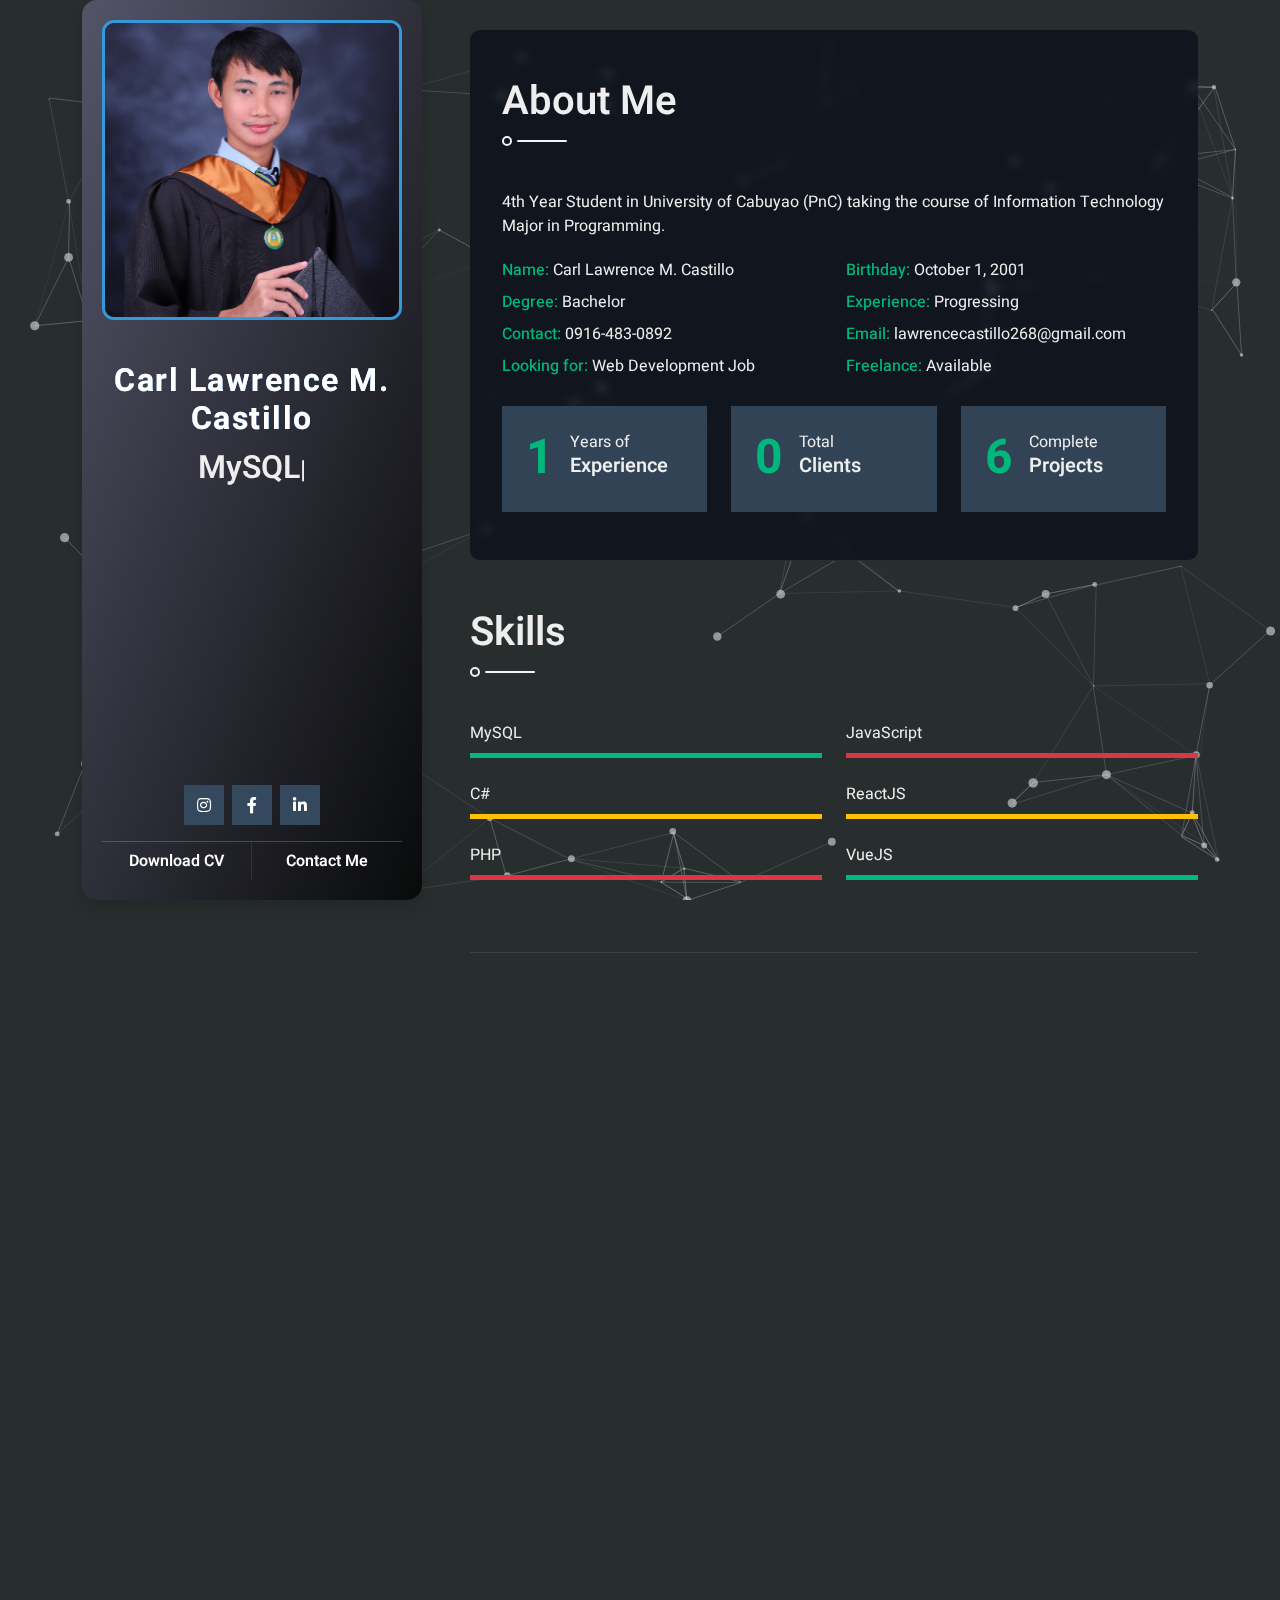
==== index.html @ c6969171 "Updated" ====
<!DOCTYPE html>
<html lang="en">
    <head>
        <meta charset="utf-8">
        <title>MyCode_Shadow</title>
        <meta content="width=device-width, initial-scale=1.0" name="viewport">
        <link href="img/bag.png" rel="icon">


        <!-- Google Web Fonts -->
        <link rel="preconnect" href="https://fonts.googleapis.com">
        <link rel="preconnect" href="https://fonts.gstatic.com" crossorigin>
        <link href="https://fonts.googleapis.com/css2?family=Heebo:wght@300;400;500;600;700&display=swap" rel="stylesheet">

        <!-- Icon Font Stylesheet -->
        <link href="https://cdnjs.cloudflare.com/ajax/libs/font-awesome/5.10.0/css/all.min.css" rel="stylesheet">
        <link href="https://cdn.jsdelivr.net/npm/bootstrap-icons@1.4.1/font/bootstrap-icons.css" rel="stylesheet">

        <!-- Libraries Stylesheet -->
        <link href="lib/owlcarousel/assets/owl.carousel.min.css" rel="stylesheet">
        <link href="lib/lightbox/css/lightbox.min.css" rel="stylesheet">
        <link href="lib/animate/animate.min.css" rel="stylesheet">

        <!-- Customized Bootstrap Stylesheet -->
        <link href="css/bootstrap.min.css" rel="stylesheet">

        <!-- Template Stylesheet -->
        <link href="css/style.css" rel="stylesheet">
        <link href="css/profile.css" rel="stylesheet">
    </head>

    <body>
        <!-- Spinner Start -->
        <div id="spinner" class="show bg-white position-fixed translate-middle w-100 vh-100 top-50 start-50 d-flex align-items-center justify-content-center">
            <div class="spinner-border text-primary" style="width: 3rem; height: 3rem;" role="status">
                <span class="sr-only">Loading...</span>
            </div>
        </div>
        <!-- Spinner End -->

        <div id="particles-js"></div>

        <div class="container">
            <div class="row g-5">
                <div class="col-lg-4 sticky-lg-top vh-100">
                    <div class="d-flex flex-column h-100 text-center overflow-auto shadow sticky-profile">
                        <img class="w-100 img-fluid mb-4" src="img/myProfile.png" alt="Image">
                        <div class="glitch-wrapper mt-2">
                            <div class="glitch profile-name" data-glitch="Carl Lawrence M. Castillo">Carl Lawrence M. Castillo</div>
                         </div>                         
                        <div class="mb-4" style="height: 50px;">
                            <h4 class="typed-text-output d-inline-block text-light"></h4>
                            <div class="typed-text d-none">MySQL, C#, Java, React, JavaScript, VueJS, PHP</div>
                        </div>
                        <div class="d-flex justify-content-center mt-auto mb-3">
                            <a class="btn btn-secondary btn-square mx-1" href="https://www.instagram.com/mycodeshadow/"><i class="fab fa-instagram"></i></a>
                            <a class="btn btn-secondary btn-square mx-1" href="https://www.facebook.com/carlmenes03290501"><i class="fab fa-facebook-f"></i></a>
                            <a class="btn btn-secondary btn-square mx-1" href="https://www.linkedin.com/in/carl-lawrence-castillo-0178ba25b/"><i class="fab fa-linkedin-in"></i></a>
                        </div>
                        <div class="d-flex align-items-end justify-content-between border-top">
                            <a href="CV/Carl Lawrence - CV.pdf" class="btn w-50 border-end">Download CV</a>
                            <a href="contact.html" class="btn w-50 btn-scroll">Contact Me</a>
                        </div>
                    </div>
                </div>
                <div class="col-lg-8">
                    
                    <!-- About Start -->
                    <section class="py-5 border-bottom wow fadeInUp about-section" data-wow-delay="0.1s">
                        <h1 class="title pb-3 mb-5">About Me</h1>
                        <p>4th Year Student in University of Cabuyao (PnC) taking the course of Information Technology Major in Programming.</p>
                        <div class="row mb-4">
                            <div class="col-sm-6 py-1">
                                <span class="fw-medium text-primary">Name:</span> Carl Lawrence M. Castillo
                            </div>
                            <div class="col-sm-6 py-1">
                                <span class="fw-medium text-primary">Birthday:</span> October 1, 2001
                            </div>
                            <div class="col-sm-6 py-1">
                                <span class="fw-medium text-primary">Degree:</span> Bachelor
                            </div>
                            <div class="col-sm-6 py-1">
                                <span class="fw-medium text-primary">Experience:</span> Progressing
                            </div>
                            <div class="col-sm-6 py-1">
                                <span class="fw-medium text-primary">Contact:</span> 0916-483-0892
                            </div>
                            <div class="col-sm-6 py-1">
                                <span class="fw-medium text-primary">Email:</span> lawrencecastillo268@gmail.com
                            </div>
                            <div class="col-sm-6 py-1">
                                <span class="fw-medium text-primary">Looking for:</span> Web Development Job
                            </div>
                            <div class="col-sm-6 py-1">
                                <span class="fw-medium text-primary">Freelance:</span> Available
                            </div>
                        </div>
                        <div class="row g-4">
                            <div class="col-md-4 col-lg-6 col-xl-4">
                                <div class="d-flex bg-secondary p-4">
                                    <h1 class="flex-shrink-0 display-5 text-primary mb-0" data-toggle="counter-up">2</h1>
                                    <div class="ps-3">
                                        <p class="mb-0">Years of</p>
                                        <h5 class="mb-0">Experience</h5>
                                    </div>
                                </div>
                            </div>
                            <div class="col-md-4 col-lg-6 col-xl-4">
                                <div class="d-flex bg-secondary p-4">
                                    <h1 class="flex-shrink-0 display-5 text-primary mb-0" data-toggle="counter-up">0</h1>
                                    <div class="ps-3">
                                        <p class="mb-0">Total</p>
                                        <h5 class="mb-0">Clients</h5>
                                    </div>
                                </div>
                            </div>
                            <div class="col-md-4 col-lg-6 col-xl-4">
                                <div class="d-flex bg-secondary p-4">
                                    <h1 class="flex-shrink-0 display-5 text-primary mb-0" data-toggle="counter-up">17</h1>
                                    <div class="ps-3">
                                        <p class="mb-0">Complete</p>
                                        <h5 class="mb-0">Projects</h5>
                                    </div>
                                </div>
                            </div>
                        </div>
                    </section>
                    <!-- About End -->

                    <!-- Skills Start -->
                    <section class="py-5 border-bottom wow fadeInUp" data-wow-delay="0.1s">
                        <h1 class="title pb-3 mb-5">Skills</h1>
                        <div class="row">
                            <div class="col-sm-6">
                                <div class="skill mb-4">
                                    <div class="d-flex justify-content-between">
                                        <p class="mb-2">MySQL</p>
                                    </div>
                                    <div class="progress">
                                        <div class="progress-bar bg-primary" role="progressbar" aria-valuenow="100" aria-valuemin="0" aria-valuemax="100"></div>
                                    </div>
                                </div>
                                <div class="skill mb-4">
                                    <div class="d-flex justify-content-between">
                                        <p class="mb-2">C#</p>
                                    </div>
                                    <div class="progress">
                                        <div class="progress-bar bg-warning" role="progressbar" aria-valuenow="100" aria-valuemin="0" aria-valuemax="100"></div>
                                    </div>
                                </div>
                                <div class="skill mb-4">
                                    <div class="d-flex justify-content-between">
                                        <p class="mb-2">PHP</p>
                                    </div>
                                    <div class="progress">
                                        <div class="progress-bar bg-danger" role="progressbar" aria-valuenow="100" aria-valuemin="0" aria-valuemax="100"></div>
                                    </div>
                                </div>
                            </div>
                            <div class="col-sm-6">
                                <div class="skill mb-4">
                                    <div class="d-flex justify-content-between">
                                        <p class="mb-2">JavaScript</p>
                                    </div>
                                    <div class="progress">
                                        <div class="progress-bar bg-danger" role="progressbar" aria-valuenow="100" aria-valuemin="0" aria-valuemax="100"></div>
                                    </div>
                                </div>
                                <div class="skill mb-4">
                                    <div class="d-flex justify-content-between">
                                        <p class="mb-2">ReactJS</p>
                                    </div>
                                    <div class="progress">
                                        <div class="progress-bar bg-warning" role="progressbar" aria-valuenow="100" aria-valuemin="0" aria-valuemax="100"></div>
                                    </div>
                                </div>
                                <div class="skill mb-4">
                                    <div class="d-flex justify-content-between">
                                        <p class="mb-2">VueJS</p>
                                    </div>
                                    <div class="progress">
                                        <div class="progress-bar bg-primary" role="progressbar" aria-valuenow="100" aria-valuemin="0" aria-valuemax="100"></div>
                                    </div>
                                </div>
                            </div>
                        </div>
                    </section>
                    <!-- Skills End -->

                    <!-- Experience Start -->
                    <section class="py-5 wow fadeInUp Experience" data-wow-delay="0.1s">
                        <h1 class="title pb-3 mb-5">Experience</h1>
                        <div class="border-start border-2 border-light pt-2 ps-5">
                            <div class="position-relative mb-4">
                                <span class="bi bi-arrow-right fs-4 text-light position-absolute" style="top: -5px; left: -50px;"></span>
                                <h5 class="mb-1">Java</h5>
                                <p class="mb-2">Senior High School | <small>2019 - 2021</small></p>
                                <p>I learned the basics of Java.</p>
                            </div>
                            <div class="position-relative mb-4">
                                <span class="bi bi-arrow-right fs-4 text-light position-absolute" style="top: -5px; left: -50px;"></span>
                                <h5 class="mb-1">Web Development</h5>
                                <p class="mb-2">University of Cabuyao | <small>2021 - 2025</small></p>
                                <p>While in college, I kept learning how to use different programming languages such as MySQL, C#, Java, JavaScript, and PHP. Through this, I gained experience in creating websites and learned the basics of security, client-side, and server-side scripting.</p>
                            </div>
                            <div class="position-relative mb-4">
                                <span class="bi bi-arrow-right fs-4 text-light position-absolute" style="top: -5px; left: -50px;"></span>
                                <h5 class="mb-1">Website Frameworks</h5>
                                <p class="mb-2">University of Cabuyao | <small>2024 - 2025</small></p>
                                <p>During my 4th year in college as an Information Technology student, I also learned how to use React and VueJS frameworks.</p>
                            </div>
                        </div>
                    </section>
                    <!-- Experience End -->

                    <!-- Services Start -->
                    <section class="py-5 border-bottom wow fadeInUp" data-wow-delay="0.1s">
                        <h1 class="title pb-3 mb-5">Services</h1>
                        <div class="row g-4">
                            <div class="col-md-6">
                                <div class="service-item">
                                    <i class="fa fa-2x fa-laptop-code mx-auto mb-4"></i>
                                    <h5 class="mb-2">Web Development</h5>
                                </div>
                            </div>
                            <div class="col-md-6">
                                <div class="service-item">
                                    <i class="fab fa-2x fa-android mx-auto mb-4"></i>
                                    <h5 class="mb-2">Desktop Development</h5>
                                </div>
                            </div>
                            <div class="col-md-6">
                                <div class="service-item">
                                    <i class="fa fa-2x fa-database mx-auto mb-4"></i>
                                    <h5 class="mb-2">Database Management</h5>
                                </div>
                            </div>
                            <div class="col-md-6">
                                <div class="service-item">
                                    <i class="fa fa-2x fa-edit mx-auto mb-4"></i>
                                    <h5 class="mb-2">Front/Back End</h5>
                                </div>
                            </div>
                        </div>
                    </section>
                    <!-- Services End -->

                    <!-- Portfolio Start -->
                    <section class="py-5 border-bottom wow fadeInUp" data-wow-delay="0.1s">
                        <h1 class="title pb-3 mb-5">Portfolio</h1>
                        <div class="row">
                            <div class="col-12">
                                <div class="row">
                                    <div class="col-12 text-center mb-2">
                                        <ul class="list-inline mb-4" id="portfolio-flters">
                                            <li class="btn btn-secondary active"  data-filter="*"><i class="fa fa-star me-2"></i>All</li>
                                            <li class="btn btn-secondary" data-filter=".first"><i class="fa fa-globe me-2"></i>Web Development</li>
                                            <li class="btn btn-secondary" data-filter=".second"><i class="fa fa-laptop-code me-2"></i>Desktop Development</li>
                                        </ul>
                                    </div>
                                </div>
                                <div class="row portfolio-container">
                                    <div class="col-md-6 mb-4 portfolio-item first">
                                        <div class="position-relative overflow-hidden mb-2">
                                            <img class="img-fluid w-100" src="img/portfolio-1.jpg" alt="">
                                            <div class="portfolio-btn d-flex align-items-center justify-content-center">
                                                <a href="img/portfolio-1.jpg" data-lightbox="portfolio">
                                                    <i class="fas fa-search-plus text-light"></i>
                                                </a>
                                            </div>
                                        </div>
                                    </div>
                                    <div class="col-md-6 mb-4 portfolio-item second">
                                        <div class="position-relative overflow-hidden mb-2">
                                            <img class="img-fluid w-100" src="img/portfolio-2.jpg" alt="">
                                            <div class="portfolio-btn d-flex align-items-center justify-content-center">
                                                <a href="img/portfolio-2.jpg" data-lightbox="portfolio">
                                                    <i class="fas fa-search-plus text-light"></i>
                                                </a>
                                            </div>
                                        </div>
                                    </div>
                                    <div class="col-md-6 mb-4 portfolio-item first">
                                        <div class="position-relative overflow-hidden mb-2">
                                            <img class="img-fluid w-100" src="img/portfolio-3.jpg" alt="">
                                            <div class="portfolio-btn d-flex align-items-center justify-content-center">
                                                <a href="img/portfolio-3.jpg" data-lightbox="portfolio">
                                                    <i class="fas fa-search-plus text-light"></i>
                                                </a>
                                            </div>
                                        </div>
                                    </div>
                                    <div class="col-md-6 mb-4 portfolio-item second">
                                        <div class="position-relative overflow-hidden mb-2">
                                            <img class="img-fluid w-100" src="img/portfolio-4.jpg" alt="">
                                            <div class="portfolio-btn d-flex align-items-center justify-content-center">
                                                <a href="img/portfolio-4.jpg" data-lightbox="portfolio">
                                                    <i class="fas fa-search-plus text-light"></i>
                                                </a>
                                            </div>
                                        </div>
                                    </div>
                                </div>
                            </div>
                        </div>
                    </section>
                    <!-- Portfolio End -->

                    <!-- Testimonial Start -->
                    <section class="py-5 border-bottom wow fadeInUp" data-wow-delay="0.1s">
                        <h1 class="title pb-3 mb-5">Testimonial</h1>
                        <div class="owl-carousel testimonial-carousel">
                            <div class="text-left testimonial-box">
                                <i class="fa fa-3x fa-quote-left text-primary mb-4"></i>
                                <p class="fs-4 mb-4">Under Progression</p>
                                <div class="d-flex align-items-center">
                                    <img class="img-fluid" src="img/Beru.jpg" style="width: 60px; height: 60px;">
                                    <div class="ps-3">
                                        <p class="text-primary fs-5 mb-1">Beru</p>
                                        <i>Ant King</i>
                                    </div>
                                </div>
                            </div>
                            <div class="text-left testimonial-box">
                                <i class="fa fa-3x fa-quote-left text-primary mb-4"></i>
                                <p class="fs-4 mb-4">Under Progression</p>
                                <div class="d-flex align-items-center">
                                    <img class="img-fluid" src="img/Igris.jpg" style="width: 60px; height: 60px;">
                                    <div class="ps-3">
                                        <p class="text-primary fs-5 mb-1">Igris</p>
                                        <i>Knight</i>
                                    </div>
                                </div>
                            </div>
                            <div class="text-left testimonial-box">
                                <i class="fa fa-3x fa-quote-left text-primary mb-4"></i>
                                <p class="fs-4 mb-4">Under Progression</p>
                                <div class="d-flex align-items-center">
                                    <img class="img-fluid" src="img/Bellion.jpg" style="width: 60px; height: 60px;">
                                    <div class="ps-3">
                                        <p class="text-primary fs-5 mb-1">Bellion</p>
                                        <i>Grand Marshal</i>
                                    </div>
                                </div>
                            </div>
                        </div>
                    </section>
                    <!-- Testimonial End -->

                    <!-- Footer Start -->
                        <section class="wow fadeIn" data-wow-delay="0.1s">

                              <!-- Music Widget -->
                                    <div id="music-widget" class="music-widget shadow">
                                        <div class="widget-header d-flex justify-content-center align-items-center px-3 py-2">
                                            <div class="controls d-flex justify-content-center mx-auto">
                                                <button id="playPauseBtn" class="btn btn-sm btn-light rounded-circle me-2">
                                                    <i class="fas fa-pause"></i>
                                                </button>
                                                <button id="closeBtn" class="btn btn-sm btn-danger rounded-circle">
                                                    <i class="fas fa-times"></i>
                                                </button>
                                            </div>
                                        </div>
                                        <audio id="backgroundMusic" src="music/ReAwaker.mp3" autoplay loop></audio>
                                    </div>

                        </section>
                        <!-- Footer End -->
                </div>
            </div>
        </div>

        <!-- Back to Top -->
        <a href="#" class="back-to-top"><i class="fa fa-angle-double-up"></i></a>


        
        <!-- JavaScript Libraries -->
        <script src="https://code.jquery.com/jquery-3.4.1.min.js"></script>
        <script src="https://stackpath.bootstrapcdn.com/bootstrap/4.4.1/js/bootstrap.bundle.min.js"></script>
        <script src="lib/wow/wow.min.js"></script>
        <script src="lib/typed/typed.min.js"></script>
        <script src="lib/easing/easing.min.js"></script>
        <script src="lib/waypoints/waypoints.min.js"></script>
        <script src="lib/counterup/counterup.min.js"></script>
        <script src="lib/owlcarousel/owl.carousel.min.js"></script>
        <script src="lib/isotope/isotope.pkgd.min.js"></script>
        <script src="lib/lightbox/js/lightbox.min.js"></script>

        <!-- Contact Javascript File -->
        <script src="mail/jqBootstrapValidation.min.js"></script>
        <script src="mail/contact.js"></script>

        <!-- Template Javascript -->
        <script src="js/main.js"></script>
        <script src="js/particles.js"></script>
        <script src="js/app.js"></script>
        <script src="js/music.js"></script>
    </body>
</html>
---- css/style.css ----
/********** Template CSS **********/
:root {
  --primary: #00B87B;
  --secondary: #314355;
  --light: #F2F2F2;
  --dark: #2C3E50;
}

#spinner {
  opacity: 0;
  visibility: hidden;
  transition: opacity .5s ease-out, visibility 0s linear .5s;
  z-index: 99999;
}

#spinner.show {
  transition: opacity .5s ease-out, visibility 0s linear 0s;
  visibility: visible;
  opacity: 1;
}

@media (max-width: 991.98px) {
  .sticky-lg-top.vh-100 {
    height: 100% !important;
  }
}

.fw-semi-bold {
  font-weight: 600;
}

.fw-medium {
  font-weight: 500;
}

.btn-square {
  width: 40px;
  height: 40px;
}

.btn-sm-square {
  width: 30px;
  height: 30px;
}

.btn-lg-square {
  width: 50px;
  height: 50px;
}

.btn-square,
.btn-sm-square,
.btn-lg-square {
  padding: 0;
  display: flex;
  align-items: center;
  justify-content: center;
}

.btn.btn-primary {
  color: #FFFFFF;
}

.typed-cursor {
  font-size: 25px;
  color: var(--light);
}

.back-to-top {
  position: fixed;
  display: none;
  width: 30px;
  height: 30px;
  text-align: center;
  line-height: 1;
  font-size: 30px;
  right: 30px;
  bottom: 30px;
  transition: background 0.5s;
  z-index: 11;
}

.back-to-top i {
  color: var(--primary);
}

.back-to-top i:hover {
  color: var(--dark);
}

.back-to-top {
  -webkit-animation: action 1s infinite alternate;
  animation: action 1s infinite alternate;
}

@-webkit-keyframes action {
  0% {
    transform: translateY(0);
  }

  100% {
    transform: translateY(-15px);
  }
}

@keyframes action {
  0% {
    transform: translateY(0);
  }

  100% {
    transform: translateY(-15px);
  }
}

.title {
  position: relative;
}

.title::before {
  position: absolute;
  content: "";
  width: 10px;
  height: 10px;
  bottom: -4px;
  left: 0;
  border: 2px solid var(--light);
  border-radius: 10px;
}

.title::after {
  position: absolute;
  content: "";
  width: 50px;
  height: 2px;
  bottom: 0;
  left: 15px;
  border-radius: 2px;
  background: var(--light);
}

.progress {
  height: 5px;
}

.progress .progress-bar {
  width: 0px;
  transition: 2s;
}

.service-item {
  padding: 30px;
  text-align: center;
  background: var(--secondary);
}

.service-item i {
  width: 75px;
  height: 75px;
  display: flex;
  align-items: center;
  justify-content: center;
  background: var(--light);
  color: var(--primary);
  transition: .5s;
}

.service-item:hover i {
  background: var(--primary);
  color: var(--light);
}

.portfolio-item .portfolio-btn {
  position: absolute;
  width: 0;
  height: 0;
  top: 50%;
  left: 50%;
  font-size: 90px;
  background: rgba(44, 62, 80, .9);
  opacity: 0;
  transition: .5s;
}

.portfolio-item:hover .portfolio-btn {
  opacity: 1;
  width: calc(100% - 60px);
  height: calc(100% - 60px);
  top: 30px;
  left: 30px;
}

.portfolio-item i {
  opacity: 0;
  transition: .3s;
  transition-delay: .3s;
}

.portfolio-item:hover i {
  opacity: 1;
}

.testimonial-carousel .owl-dots {
  margin-top: 25px;
  text-align: center;
}

.testimonial-carousel .owl-dot {
  display: inline-block;
  margin: 0 5px;
  width: 15px;
  height: 15px;
  background: var(--light);
}

.testimonial-carousel .owl-dot.active {
  background: var(--primary);
}

.about-section,.Experience,.service-item {
  background: rgba(9, 14, 24, 0.75);
  -webkit-backdrop-filter: blur(5px);
  backdrop-filter: blur(5px);
  color: #eee; /* Optional: ensure text is readable */
  border-radius: 10px; /* Optional: makes it look cleaner */
  padding: 2rem;
  margin-top: 30px;
}

.filter-bg {
  background: rgba(219, 20, 20, 0.75);
  padding: 1rem;
  border-radius: 10px;
  display: inline-block;
}

#portfolio-flters li.btn {
  color: #fff;
  transition: all 0.3s ease-in-out;
}

#portfolio-flters li.btn:hover {
  background-color: #37dbdb;
  color: #fff9f9;
}

#portfolio-flters li.btn.active {
  background-color: rgb(22, 78, 95);
  color: #fdf8f8;
  font-weight: 600;
}

.testimonial-box {
  background: rgba(9, 14, 24, 0.75);
  -webkit-backdrop-filter: blur(5px);
  backdrop-filter: blur(5px);
  color: #eee; /* Optional: ensure text is readable */
  border-radius: 10px; /* Optional: makes it look cleaner */
  padding: 2rem;
  margin-top: 30px;
}

.footer-bg {
  background: rgba(9, 14, 24, 0.75);
  -webkit-backdrop-filter: blur(5px);
  backdrop-filter: blur(5px);
  color: #eee; /* Optional: ensure text is readable */
  border-radius: 10px; /* Optional: makes it look cleaner */
  padding: 2rem;
  margin-top: 30px;
}
---- css/profile.css ----
.sticky-profile {
    background: linear-gradient(to bottom right, #545469, #090a0a);
    color: #fff;
    border-radius: 15px;
    padding: 20px;
    box-shadow: 0 8px 20px rgba(0, 0, 0, 0.3);
    transition: all 0.3s ease;
}

.sticky-profile h1 {
    font-size: 1.75rem;
    font-weight: 700;
}

.sticky-profile h4.typed-text-output {
    font-size: 2rem;
    color: #f1f1f1;
}

.sticky-profile img {
    border-radius: 12px;
    border: 3px solid #3498db;
}

.sticky-profile .btn-square {
    background-color: #34495e;
    border: none;
    transition: 0.3s ease;
}

.sticky-profile .btn-square:hover {
    background-color: #1abc9c;
    color: #fff;
}

.sticky-profile .btn {
    font-weight: 600;
    color: #fff;
}

.sticky-profile .btn:hover {
    background-color: #2980b9;
    color: #fff;
}

.sticky-profile .border-top {
    border-top: 1px solid rgba(255, 255, 255, 0.2) !important;
}

.glitch-wrapper {
    width: 100%;
    display: flex;
    align-items: center;
    justify-content: center;
    text-align: center;
    background-color: transparent; /* change if you want a background */
    padding: 10px 0;
 }
 
 .glitch {
    position: relative;
    font-size: 32px; /* Adjust as needed */
    font-weight: 700;
    line-height: 1.2;
    color: #fff;
    letter-spacing: 1.5px;
    z-index: 1;
 }
 
 .glitch:before,
 .glitch:after {
    display: block;
    content: attr(data-glitch);
    position: absolute;
    top: 0;
    left: 0;
    opacity: 0.8;
 }
 
 .glitch:before {
    animation: glitch-color 0.3s cubic-bezier(0.25, 0.46, 0.45, 0.94) both infinite;
    color: #0ff;
    z-index: -1;
 }
 
 .glitch:after {
    animation: glitch-color 0.3s cubic-bezier(0.25, 0.46, 0.45, 0.94) reverse both infinite;
    color: #ff00ff;
    z-index: -2;
 }
 
 @keyframes glitch-color {
    0% {
       transform: translate(0);
    }
 
    20% {
       transform: translate(-2px, 2px);
    }
 
    40% {
       transform: translate(-2px, -2px);
    }
 
    60% {
       transform: translate(2px, 2px);
    }
 
    80% {
       transform: translate(2px, -2px);
    }
 
    100% {
       transform: translate(0);
    }
 }
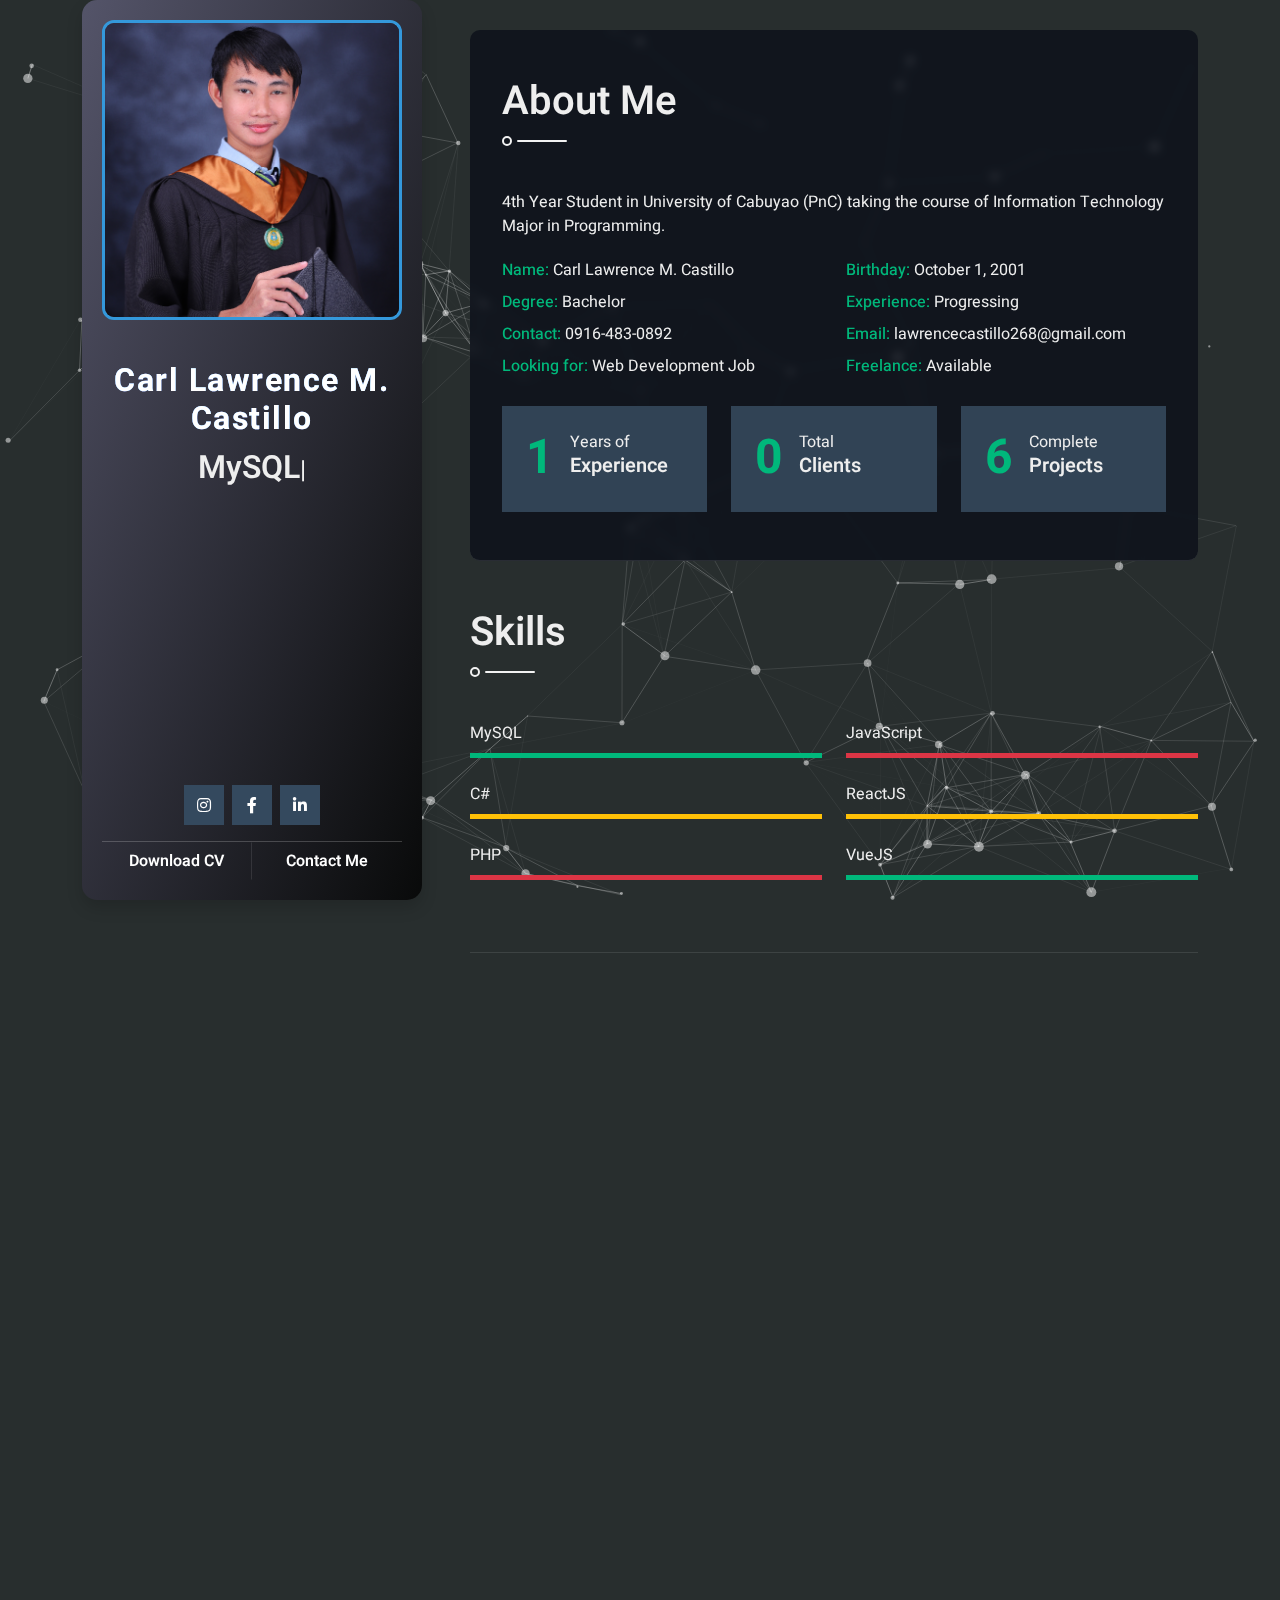
==== commit d9a063bc: "Update index.html" ====
--- a/index.html
+++ b/index.html
@@ -362,7 +362,7 @@
                                                 </button>
                                             </div>
                                         </div>
-                                        <audio id="backgroundMusic" src="music/ReAwaker.mp3" autoplay loop></audio>
+                                        <audio id="backgroundMusic" src="https://raw.githubusercontent.com/Carl-Lawrence/Web-Portfolio/main/music/ReAwaker.mp3" autoplay loop></audio>
                                     </div>
 
                         </section>
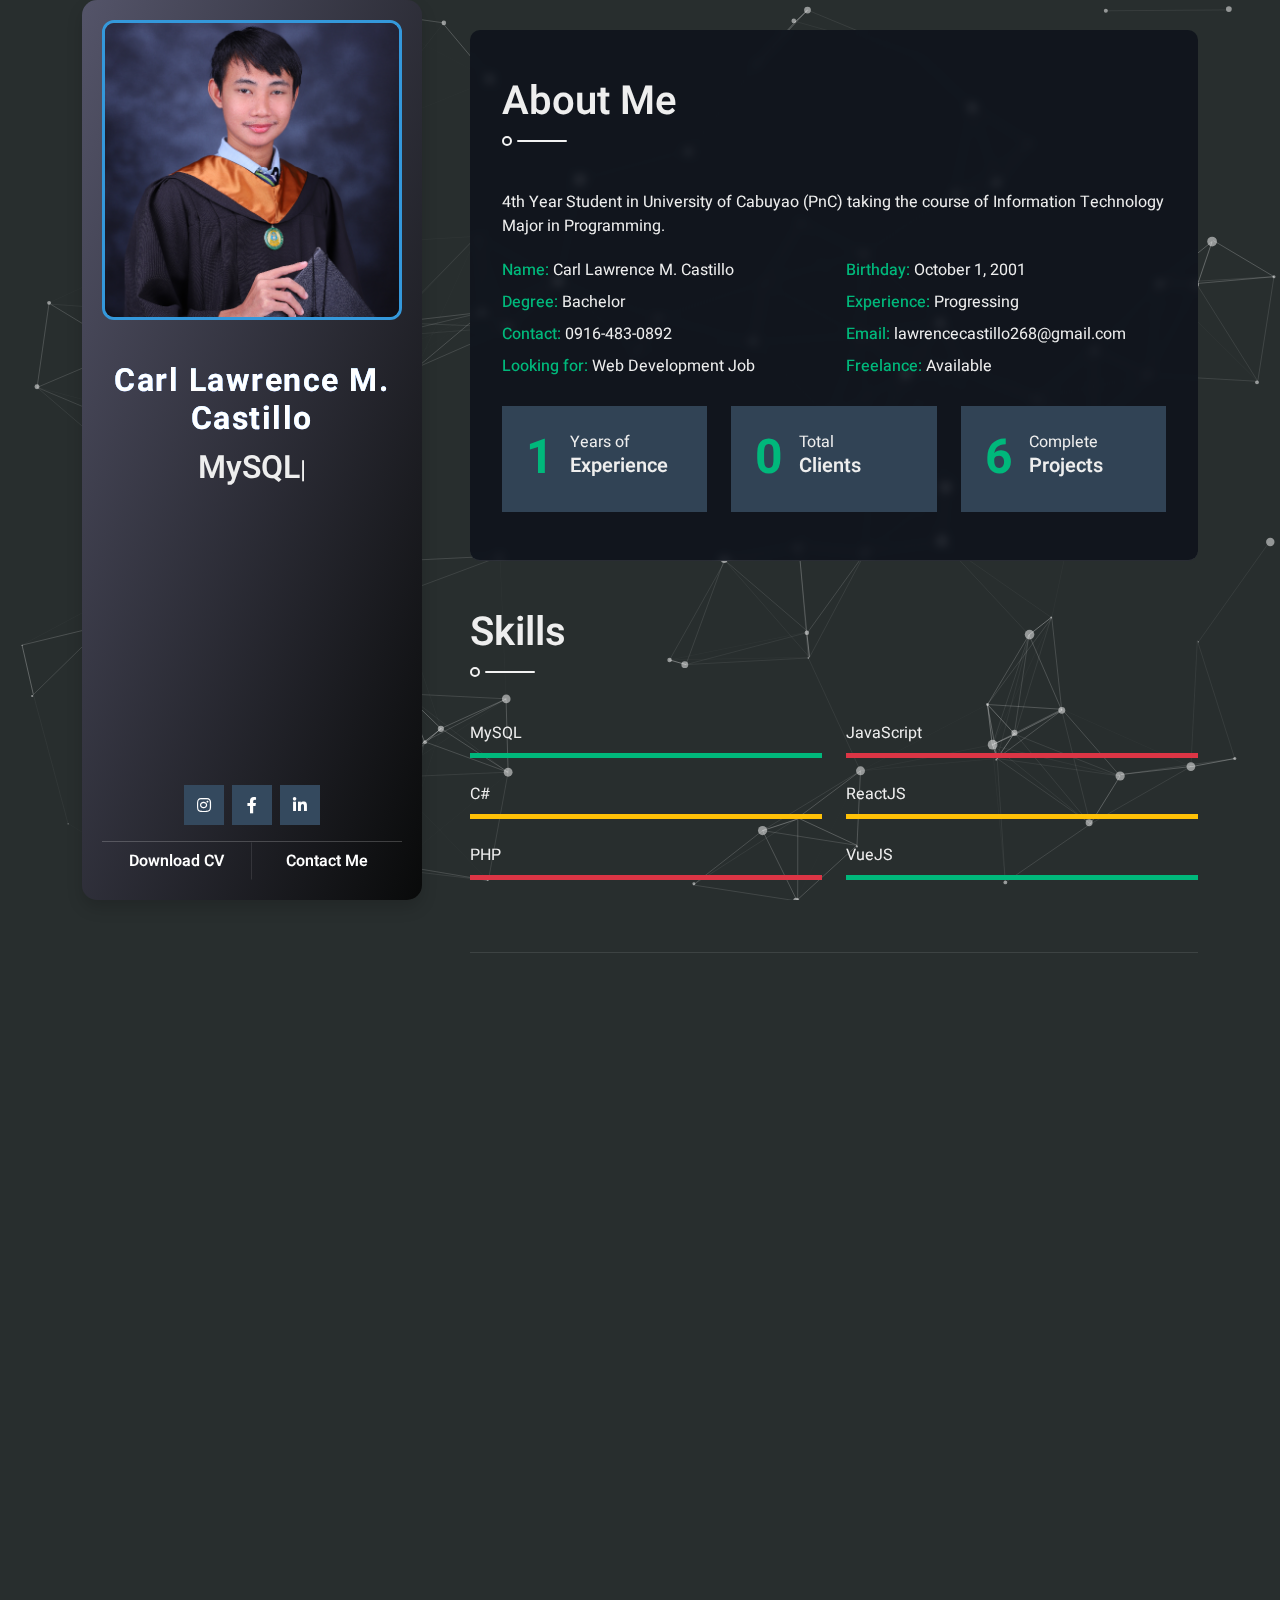
==== commit f5d5b639: "try" ====
--- a/index.html
+++ b/index.html
@@ -29,7 +29,8 @@
         <link href="css/profile.css" rel="stylesheet">
     </head>
 
-    <body>
+    <body onclick="startMusicOnce()" style="cursor: pointer;">
+
         <!-- Spinner Start -->
         <div id="spinner" class="show bg-white position-fixed translate-middle w-100 vh-100 top-50 start-50 d-flex align-items-center justify-content-center">
             <div class="spinner-border text-primary" style="width: 3rem; height: 3rem;" role="status">
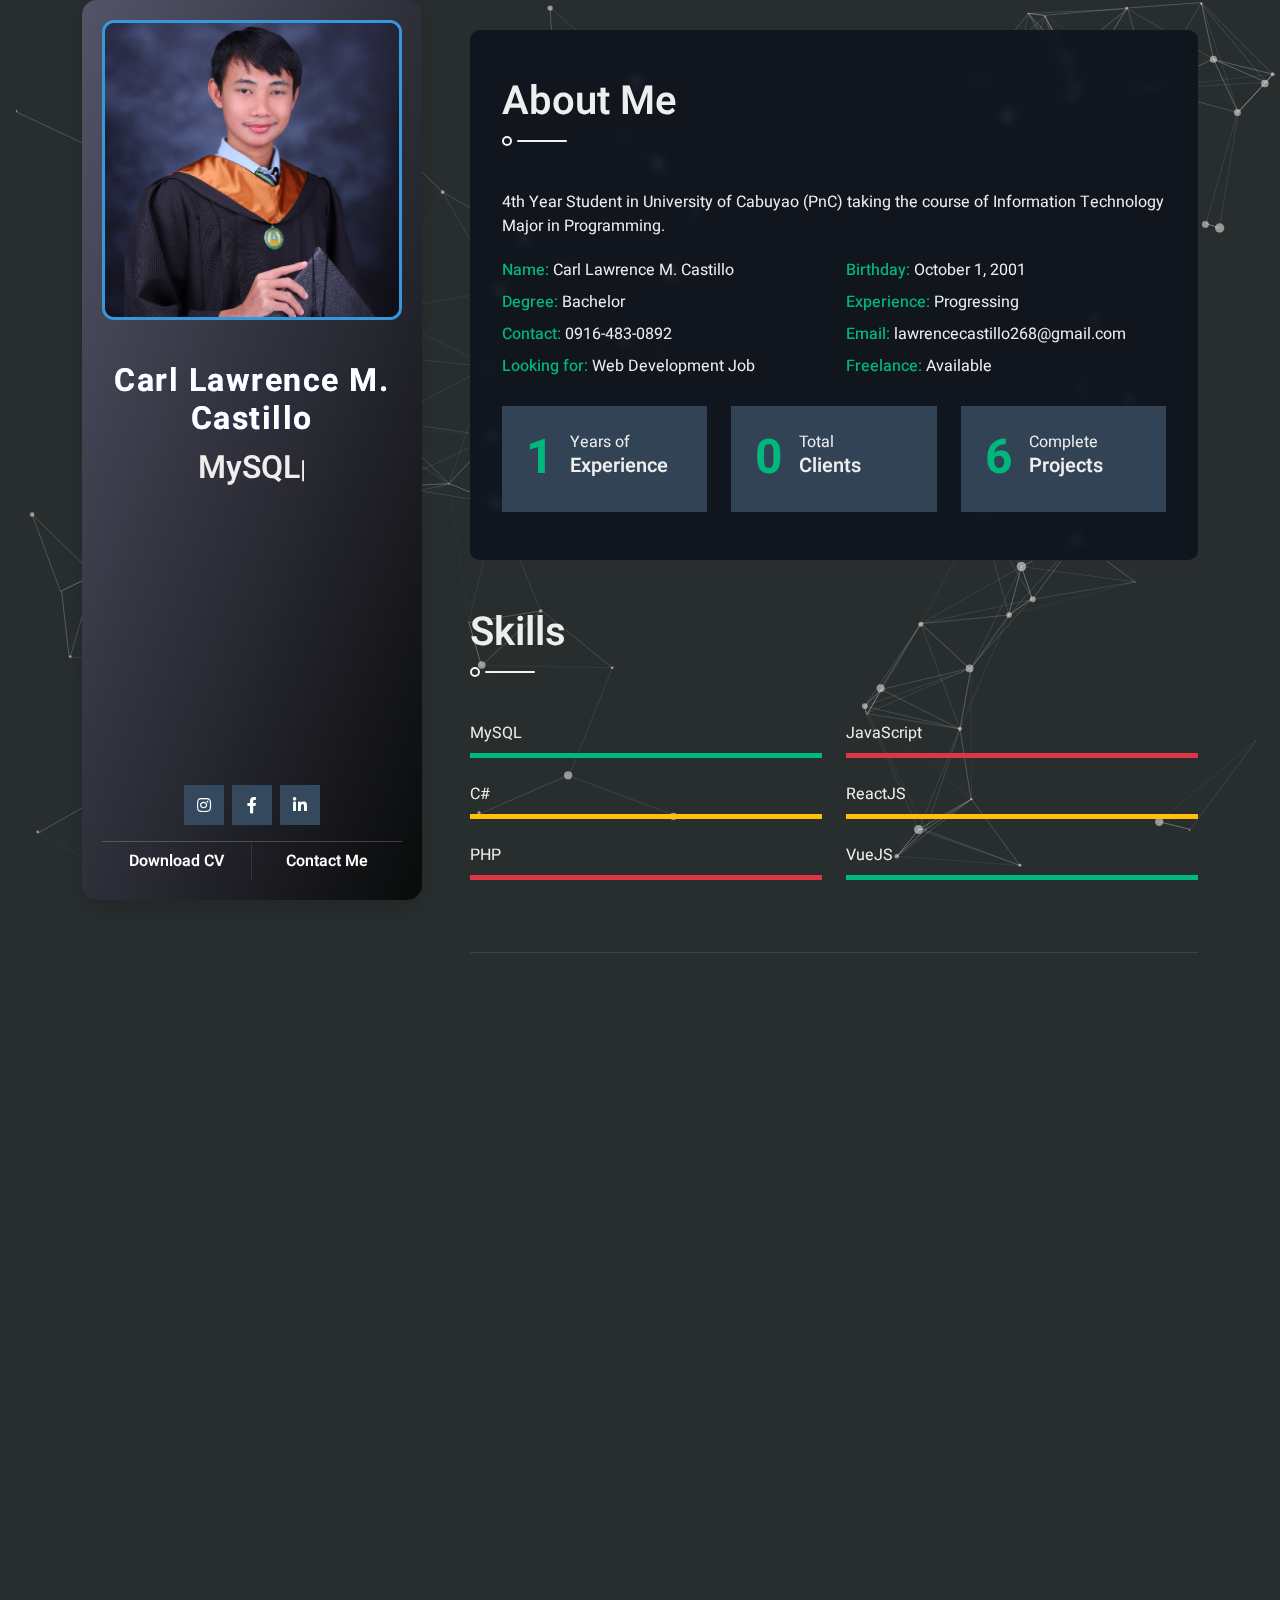
==== commit db991ea1: "trying last" ====
--- a/index.html
+++ b/index.html
@@ -363,7 +363,7 @@
                                                 </button>
                                             </div>
                                         </div>
-                                        <audio id="backgroundMusic" src="https://raw.githubusercontent.com/Carl-Lawrence/Web-Portfolio/main/music/ReAwaker.mp3" autoplay loop></audio>
+                                        <audio id="backgroundMusic" src="music/ReAwaker.mp3" autoplay loop></audio>
                                     </div>
 
                         </section>
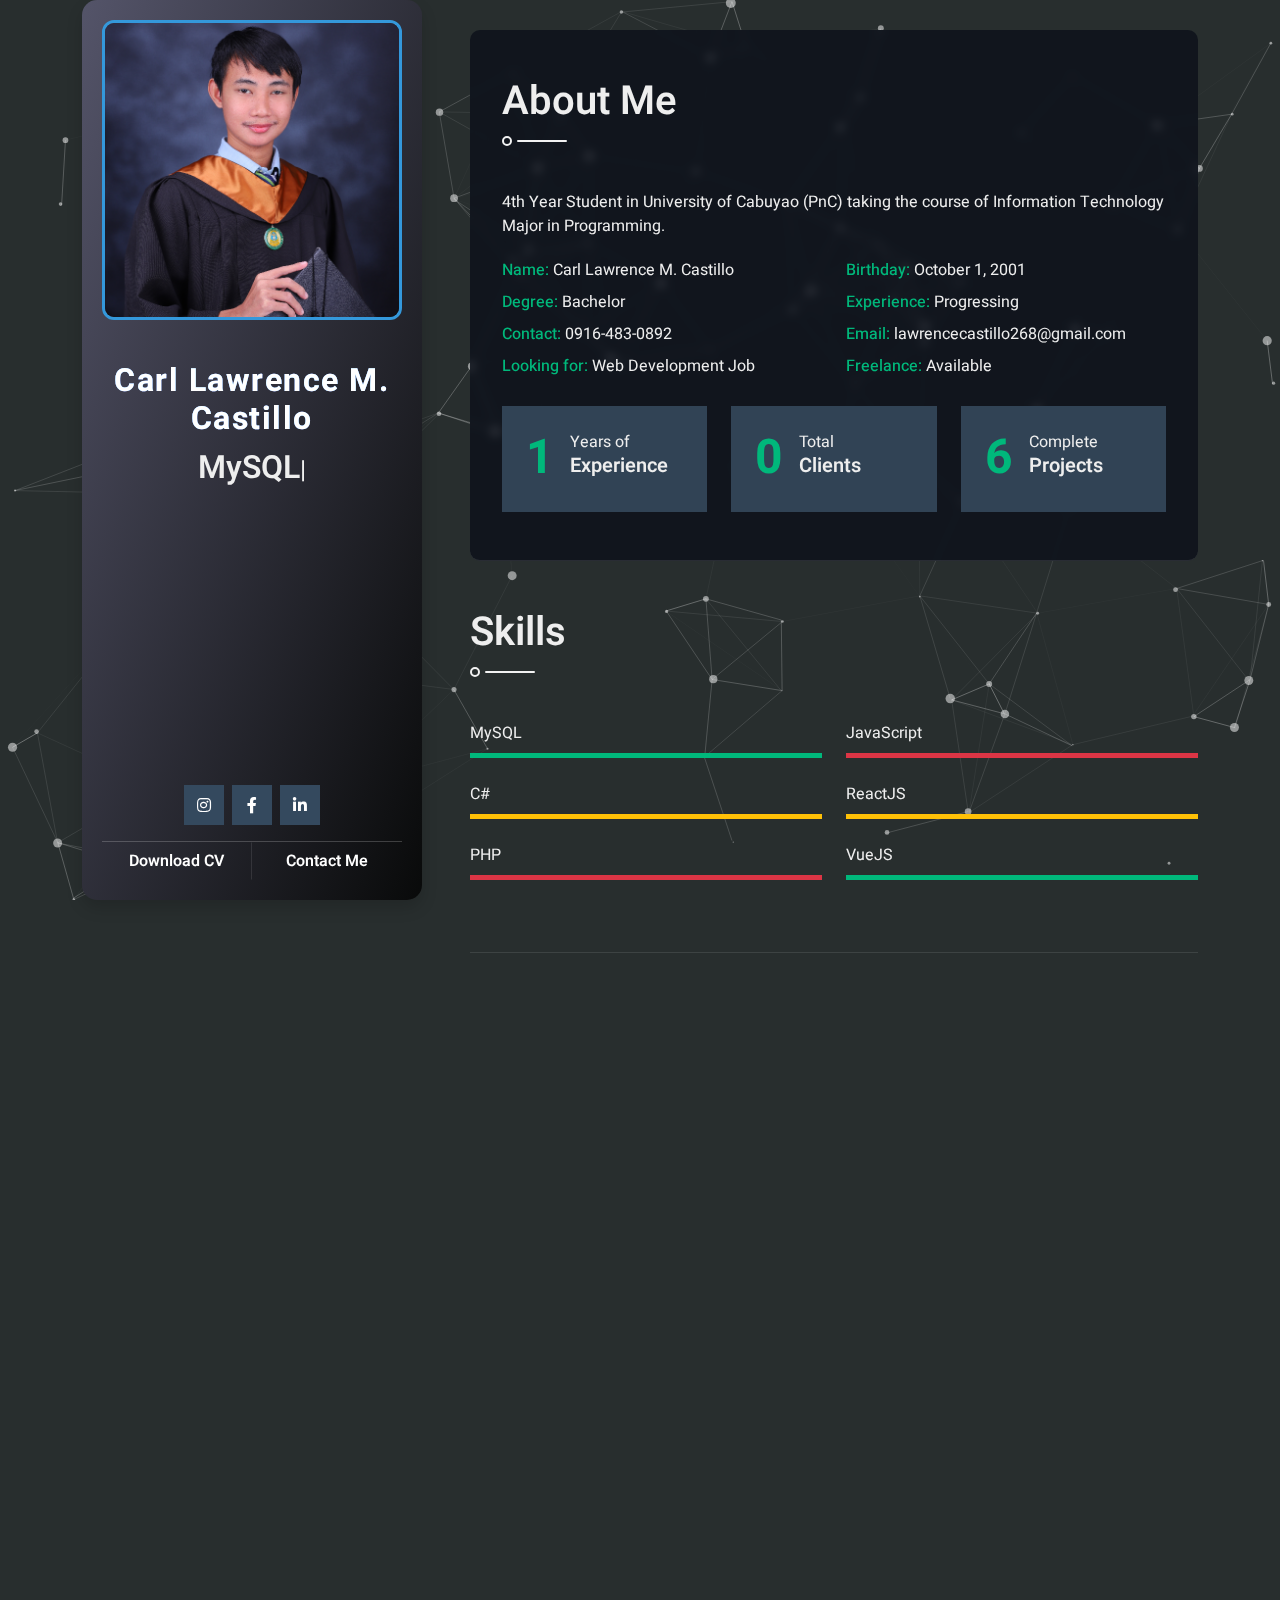
==== commit 704611bb: "Update index.html" ====
--- a/index.html
+++ b/index.html
@@ -363,7 +363,7 @@
                                                 </button>
                                             </div>
                                         </div>
-                                        <audio id="backgroundMusic" src="music/ReAwaker.mp3" autoplay loop></audio>
+                                        <audio id="backgroundMusic" src="https://carl-lawrence.github.io/Web-Portfolio/music/ReAwaker.mp3" autoplay loop></audio>
                                     </div>
 
                         </section>
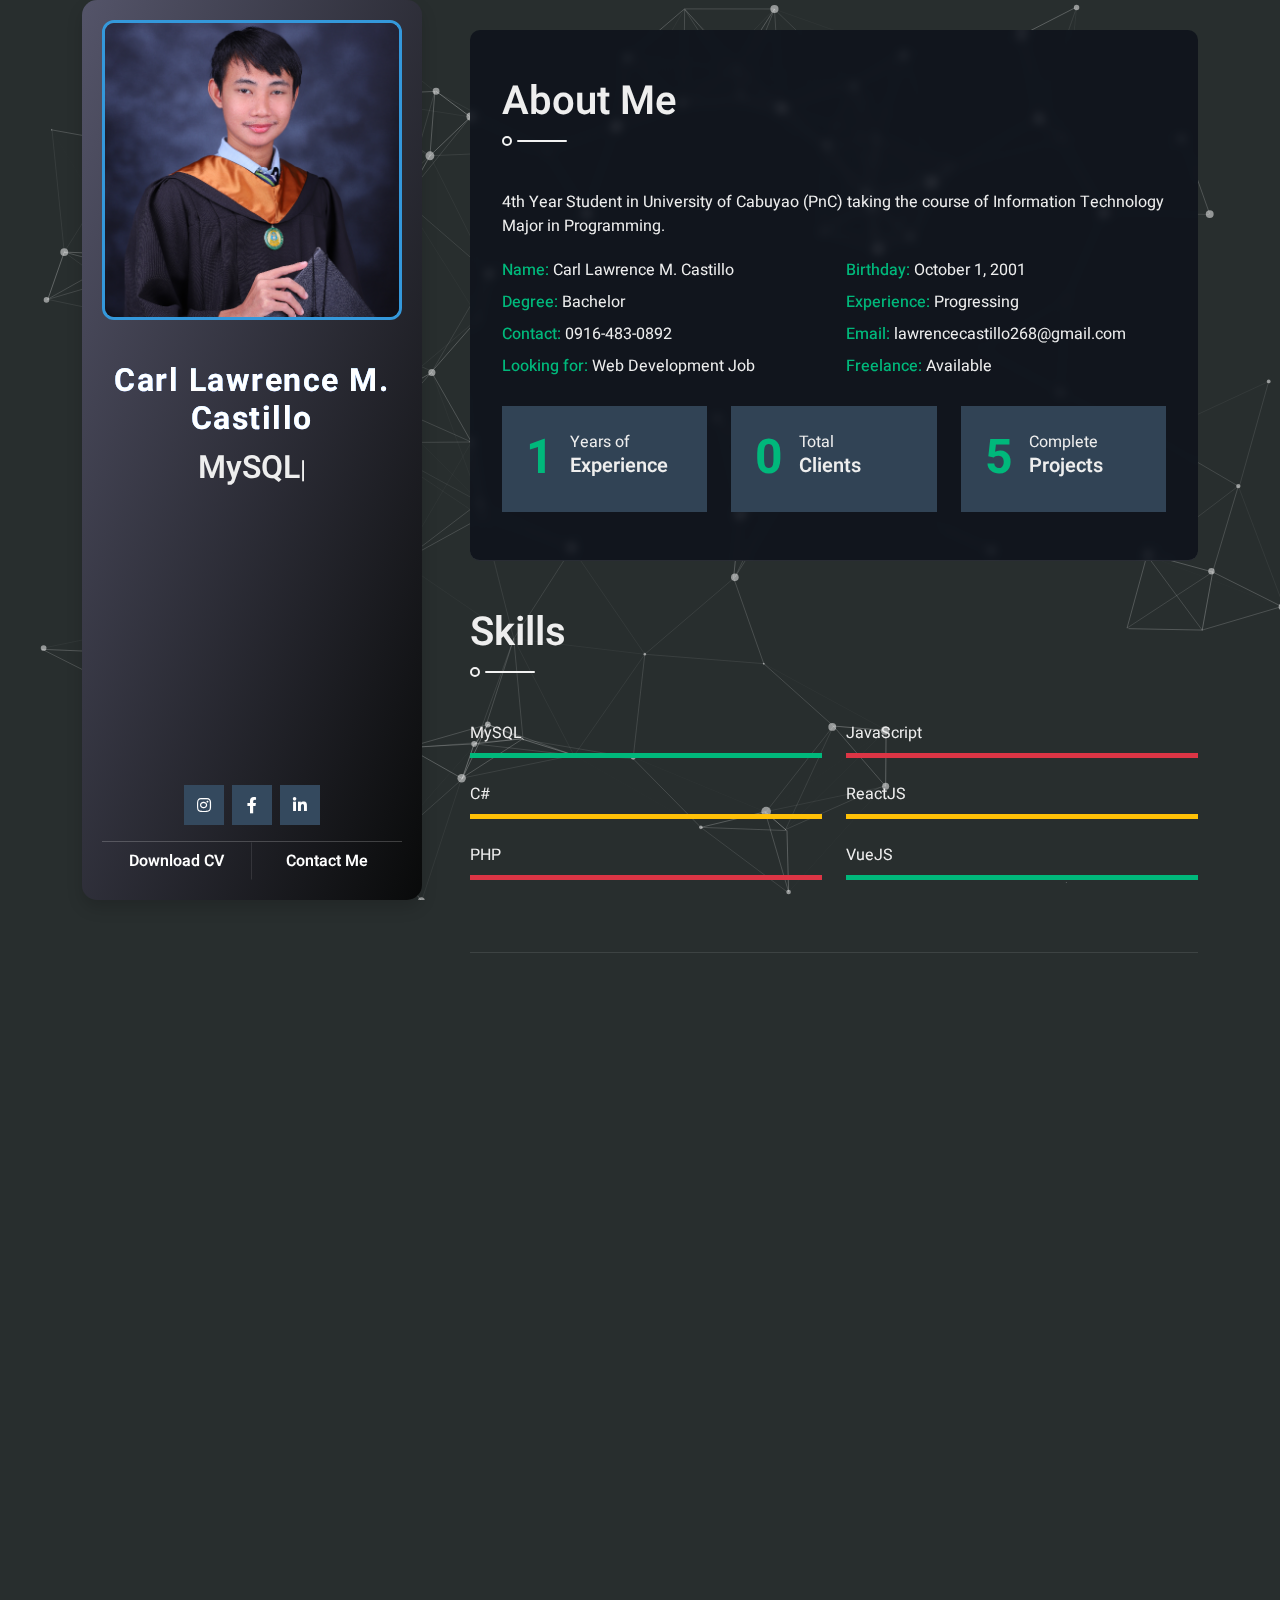
==== commit 01027041: "Update index.html" ====
--- a/index.html
+++ b/index.html
@@ -363,7 +363,7 @@
                                                 </button>
                                             </div>
                                         </div>
-                                        <audio id="backgroundMusic" src="https://carl-lawrence.github.io/Web-Portfolio/music/ReAwaker.mp3" autoplay loop></audio>
+                                        <audio id="backgroundMusic" src="music/ReAwaker.mp3" autoplay loop></audio>
                                     </div>
 
                         </section>
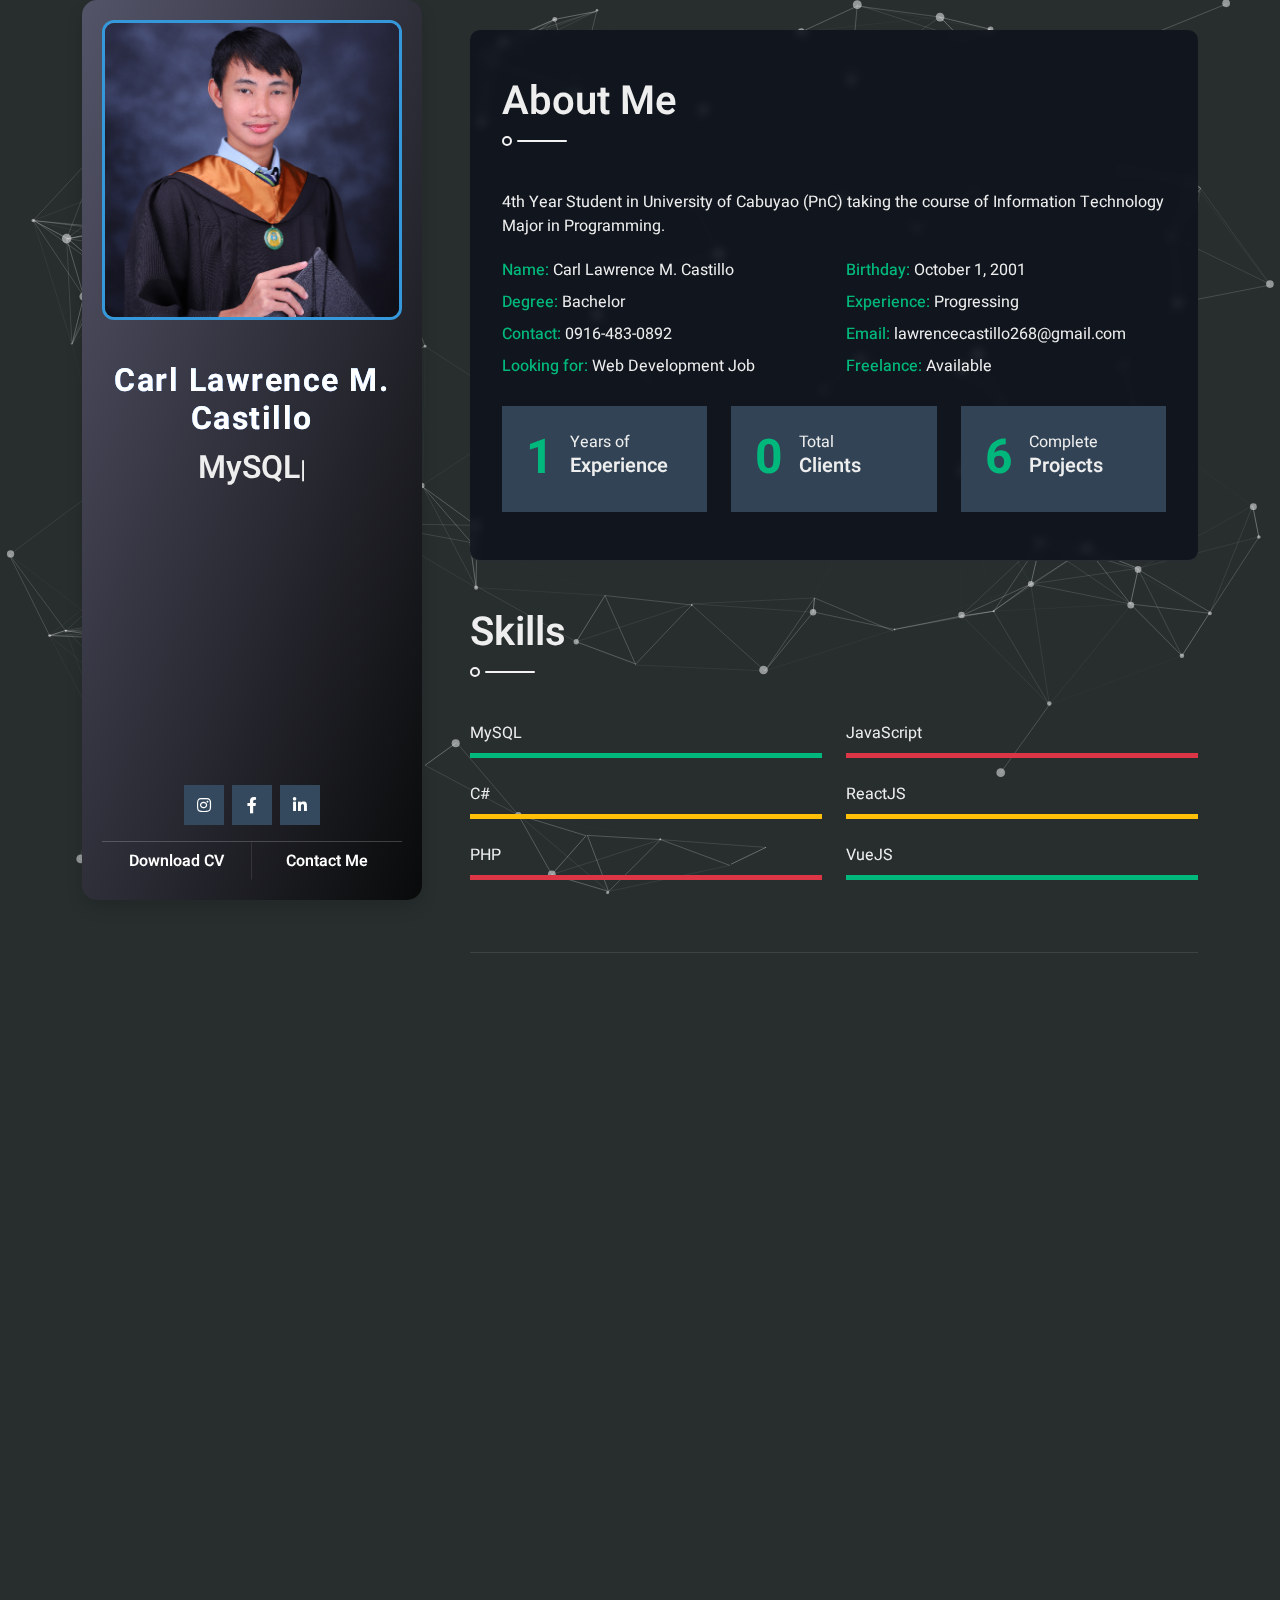
==== commit 22dc268f: "testing last" ====
--- a/index.html
+++ b/index.html
@@ -29,7 +29,7 @@
         <link href="css/profile.css" rel="stylesheet">
     </head>
 
-    <body onclick="startMusicOnce()" style="cursor: pointer;">
+    <body>
 
         <!-- Spinner Start -->
         <div id="spinner" class="show bg-white position-fixed translate-middle w-100 vh-100 top-50 start-50 d-flex align-items-center justify-content-center">
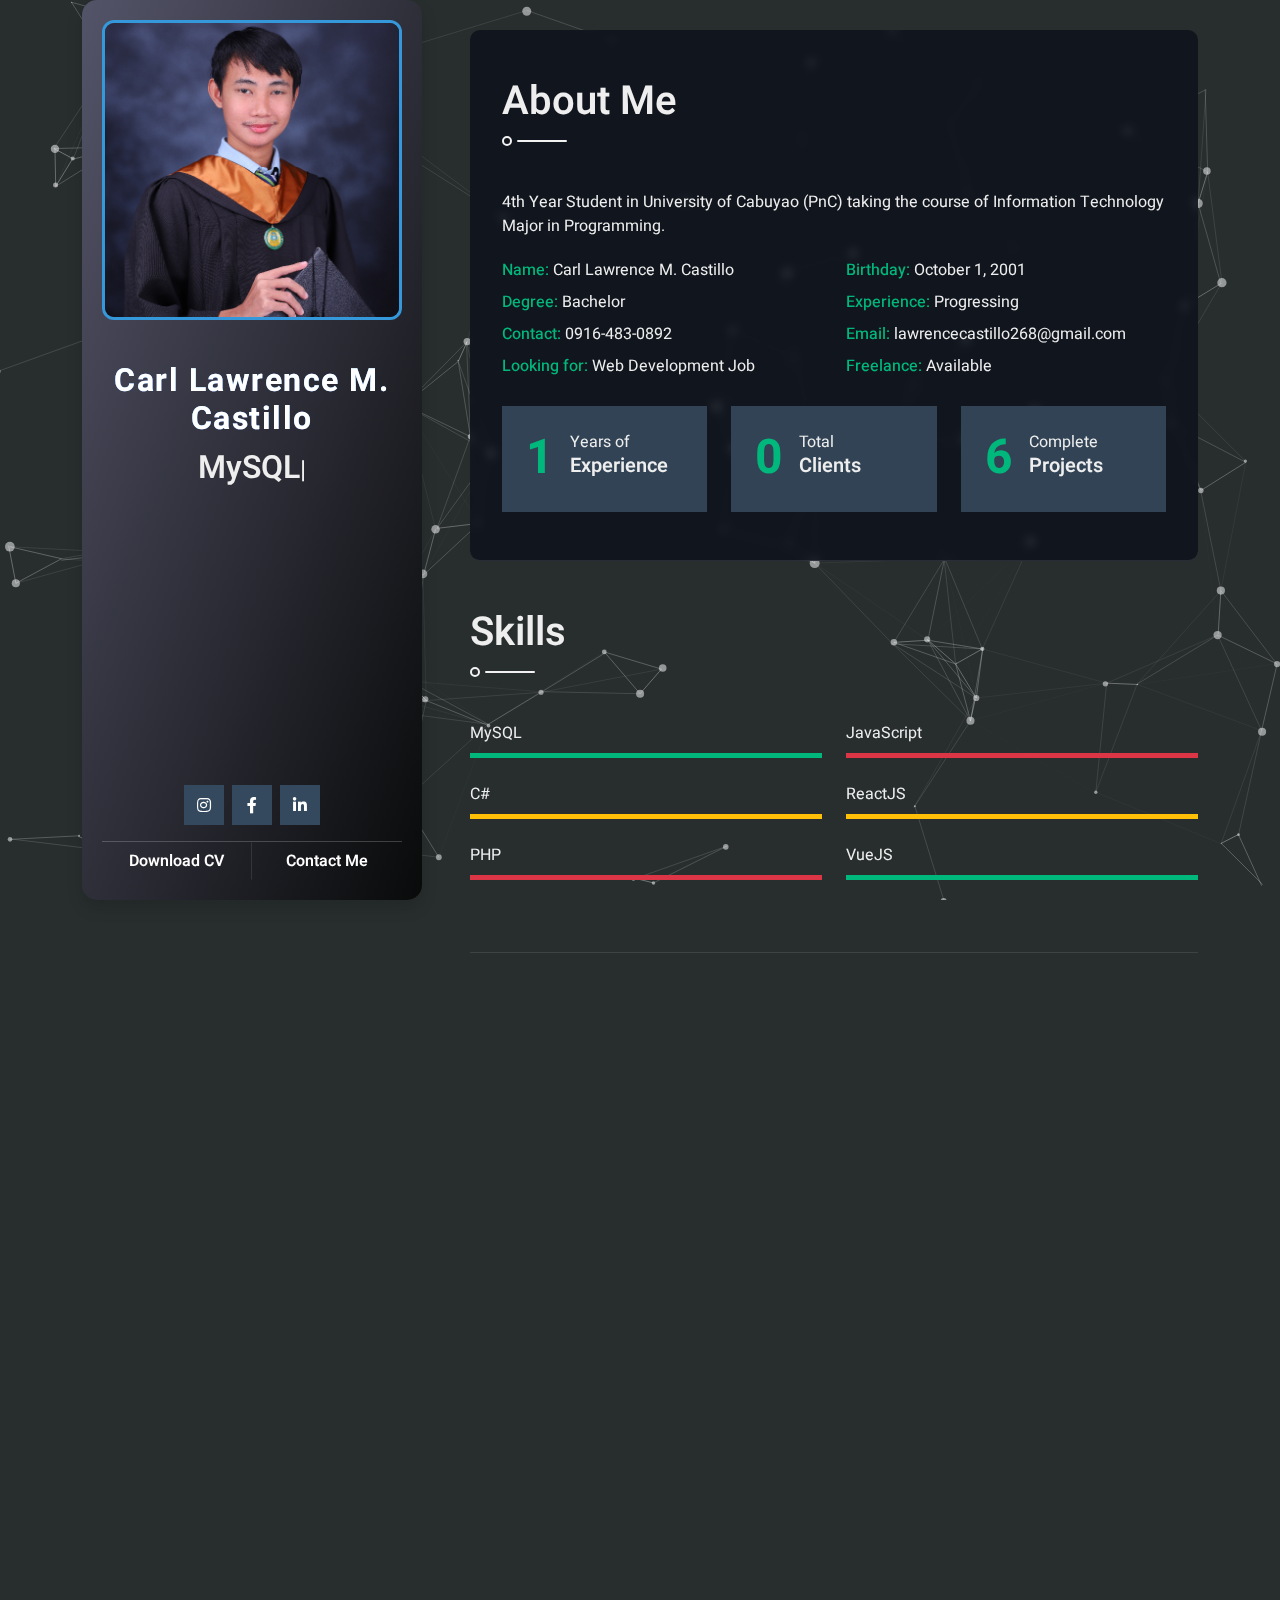
==== commit 00bf7348: "testing nanaman" ====
--- a/index.html
+++ b/index.html
@@ -363,7 +363,7 @@
                                                 </button>
                                             </div>
                                         </div>
-                                        <audio id="backgroundMusic" src="music/ReAwaker.mp3" autoplay loop></audio>
+                                        <audio id="backgroundMusic" src="music/ReAwaker.mp3" loop></audio>
                                     </div>
 
                         </section>
